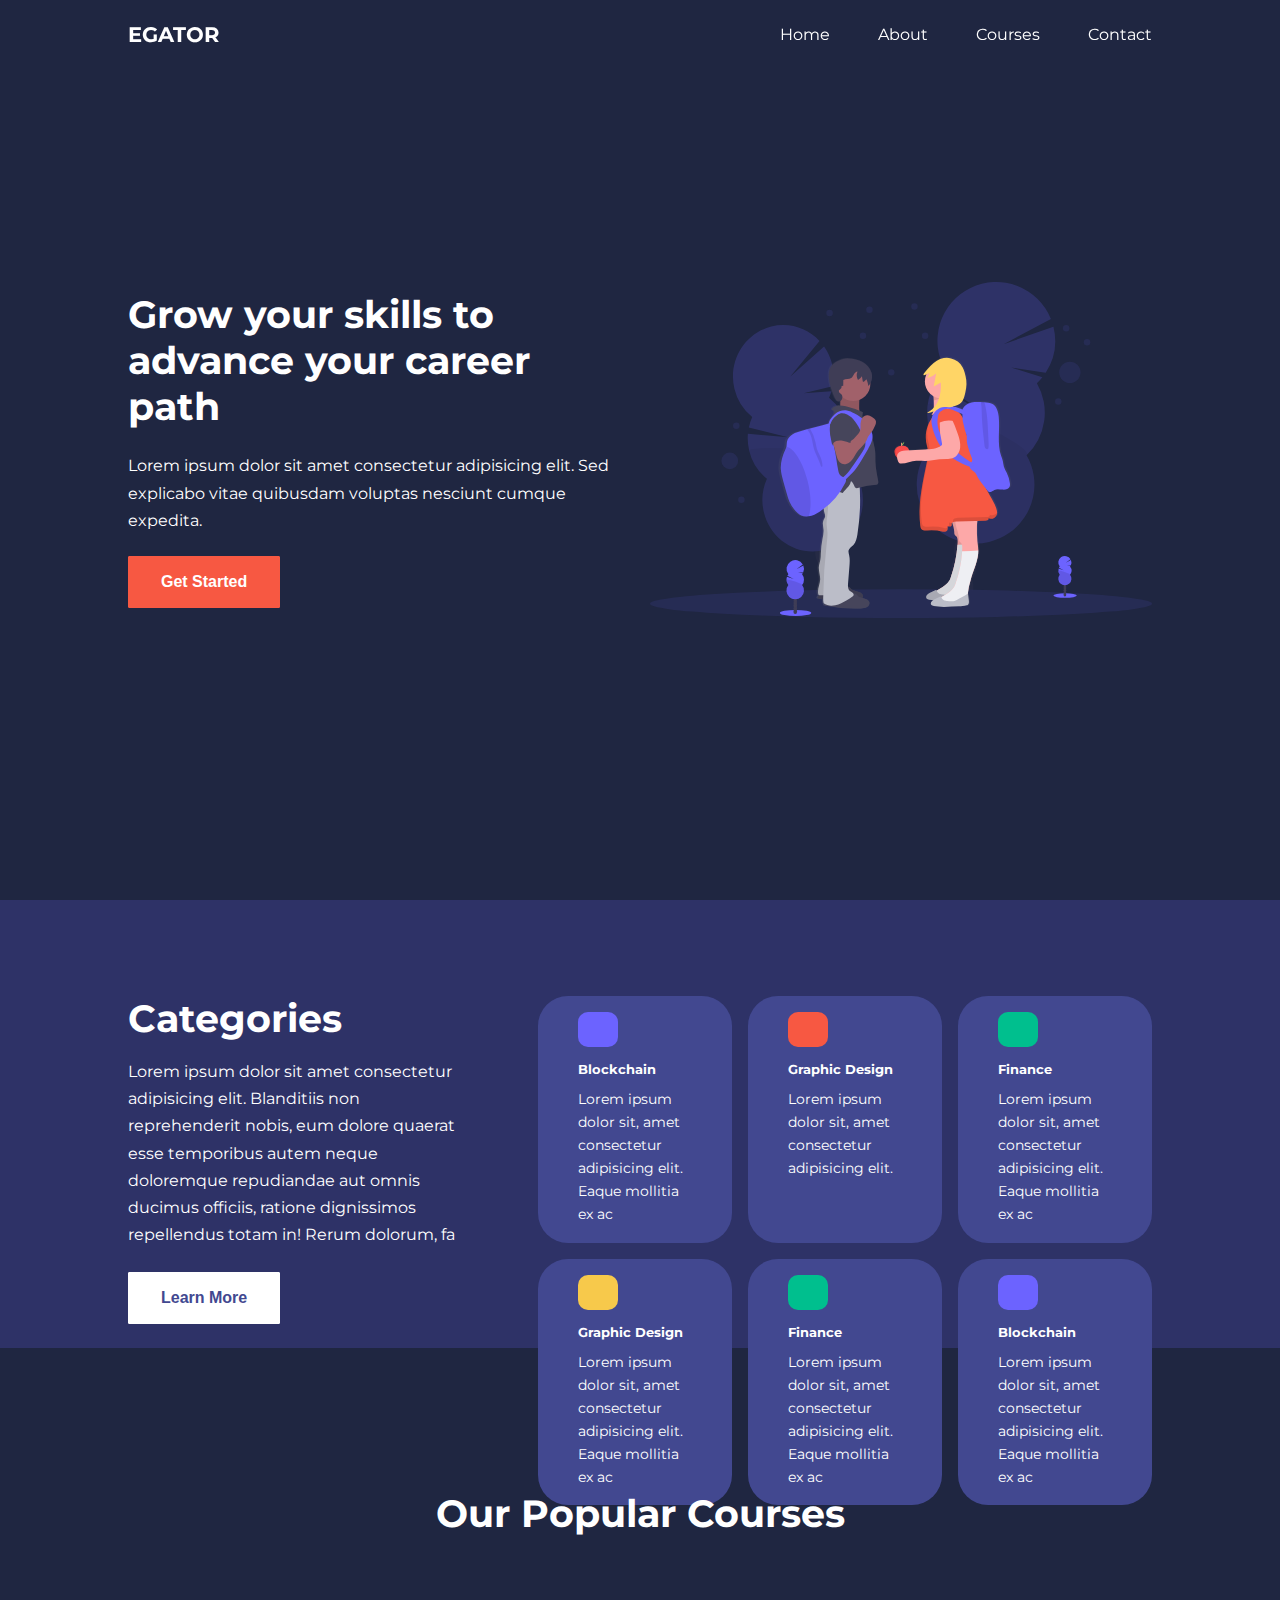
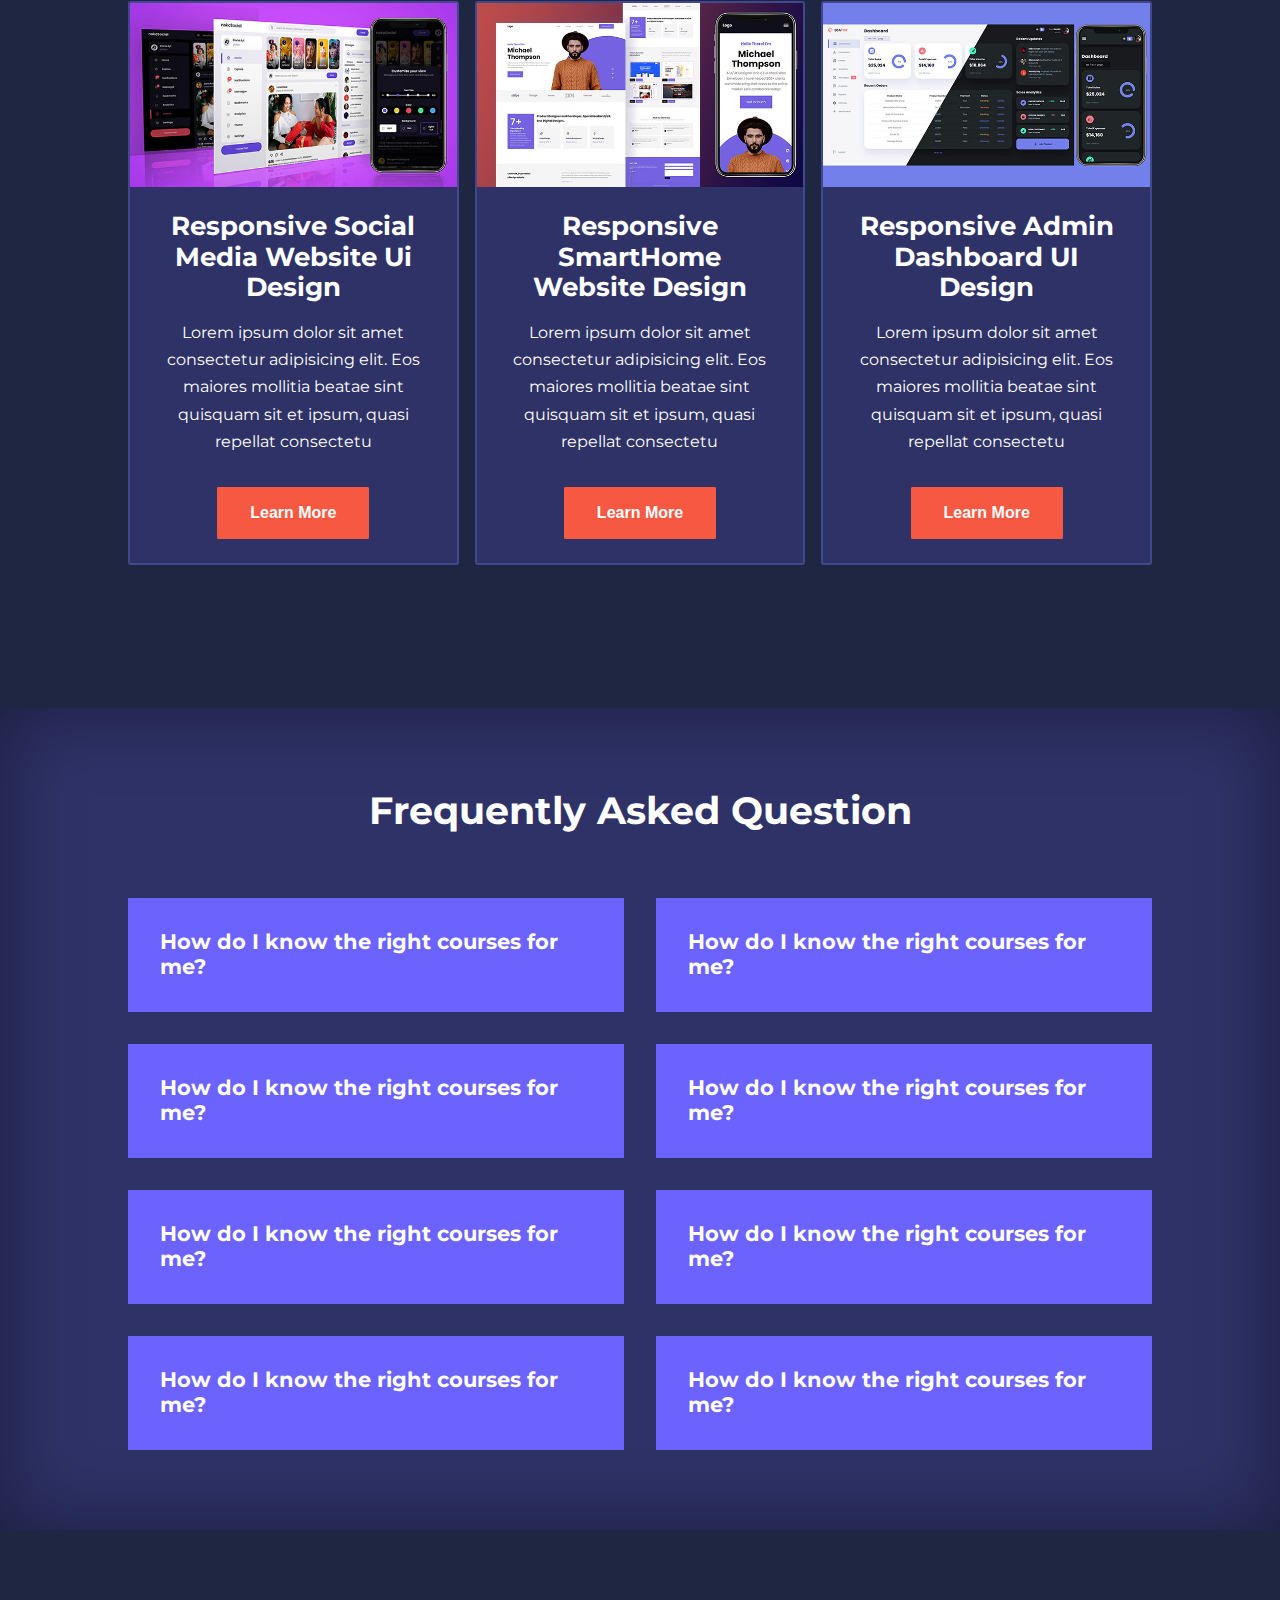
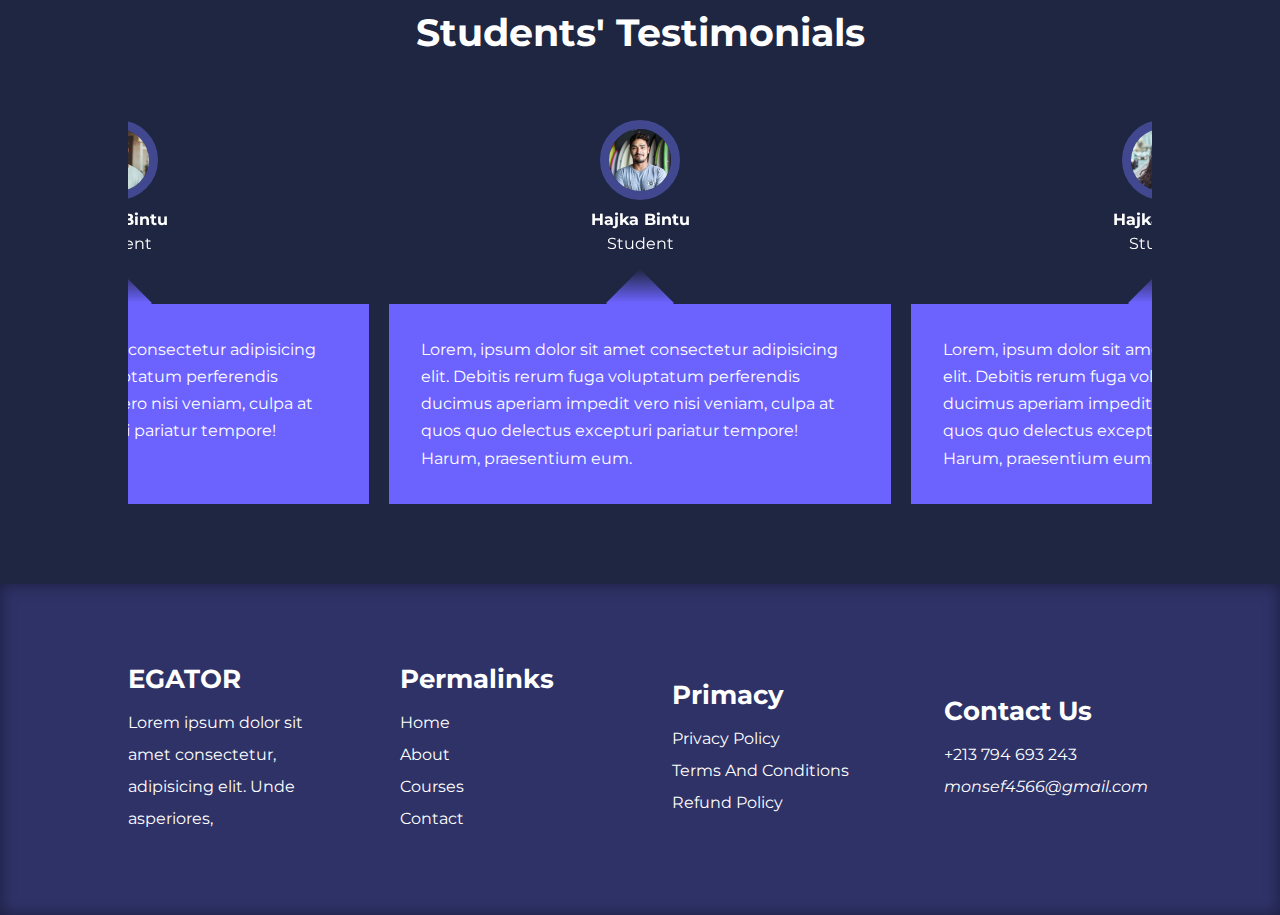
==== index.html @ 6feedaa9 "add the project" ====
<!DOCTYPE html>
<html lang="en">
  <head>
    <meta charset="UTF-8" />
    <meta http-equiv="X-UA-Compatible" content="IE=edge" />
    <meta name="viewport" content="width=device-width, initial-scale=1.0" />
    <title>Education Website</title>
    <!-- ICONSCOUT CDN -->
    <link
      rel="stylesheet"
      href="https://unicons.iconscout.com/release/v2.1.6/css/unicons.css"
    />
    <!-- SWIPER JS CDN -->
    <link
      rel="stylesheet"
      href="https://unpkg.com/swiper@8/swiper-bundle.min.css"
    />
    <!-- MAIN CSS FILE -->
    <link rel="stylesheet" href="css/style.css" />
    <!-- SWIPER JS SCRIPT -->
    <script
      defer
      src="https://unpkg.com/swiper@8/swiper-bundle.min.js"
    ></script>
    <script defer src="js/swiper.js"></script>
    <!-- MAIN SCRIPT -->
    <script defer src="js/swiper.js"></script>
  </head>
  <body>
    <header>
      <div class="container nav_container">
        <a href="index.html"><h4>egator</h4></a>
        <ul id="menu">
          <li><a href="index.html">home</a></li>
          <li><a href="about.html">about</a></li>
          <li><a href="courses.html">courses</a></li>
          <li><a href="contact.html">contact</a></li>
        </ul>
        <button id="open-menu-btn"><i class="uil uil-bars"></i></button
        ><button id="close-menu-btn"><i class="uil uil-multiply"></i></button>
      </div>
    </header>
    <div class="landing">
      <div class="container landing_container">
        <div class="box">
          <h1>Grow your skills to advance your career path</h1>
          <p>
            Lorem ipsum dolor sit amet consectetur adipisicing elit. Sed
            explicabo vitae quibusdam voluptas nesciunt cumque expedita.
          </p>
          <button class="btn">get started</button>
        </div>
        <div class="box">
          <img src="images/header.svg" alt="" />
        </div>
      </div>
    </div>
    <div class="categories">
      <div class="container categories_container">
        <div class="box">
          <h1>categories</h1>
          <p>
            Lorem ipsum dolor sit amet consectetur adipisicing elit. Blanditiis
            non reprehenderit nobis, eum dolore quaerat esse temporibus autem
            neque doloremque repudiandae aut omnis ducimus officiis, ratione
            dignissimos repellendus totam in! Rerum dolorum, fa
          </p>
          <button class="btn">learn more</button>
        </div>
        <div class="box">
          <div class="box_categories">
            <span class="category_icon">
              <i class="uil uil-bitcoin-circle"></i>
            </span>
            <h5>blockchain</h5>
            <p>
              Lorem ipsum dolor sit, amet consectetur adipisicing elit. Eaque
              mollitia ex ac
            </p>
          </div>
          <div class="box_categories">
            <span class="category_icon">
              <i class="uil uil-palette"></i>
            </span>
            <h5>graphic design</h5>
            <p>Lorem ipsum dolor sit, amet consectetur adipisicing elit.</p>
          </div>
          <div class="box_categories">
            <span class="category_icon">
              <i class="uil uil-usd-circle"></i>
            </span>
            <h5>finance</h5>
            <p>
              Lorem ipsum dolor sit, amet consectetur adipisicing elit. Eaque
              mollitia ex ac
            </p>
          </div>
          <div class="box_categories">
            <span class="category_icon">
              <i class="uil uil-palette"></i>
            </span>
            <h5>graphic design</h5>
            <p>
              Lorem ipsum dolor sit, amet consectetur adipisicing elit. Eaque
              mollitia ex ac
            </p>
          </div>
          <div class="box_categories">
            <span class="category_icon">
              <i class="uil uil-usd-circle"></i>
            </span>
            <h5>finance</h5>
            <p>
              Lorem ipsum dolor sit, amet consectetur adipisicing elit. Eaque
              mollitia ex ac
            </p>
          </div>
          <div class="box_categories">
            <span class="category_icon">
              <i class="uil uil-bitcoin-circle"></i>
            </span>
            <h5>blockchain</h5>
            <p>
              Lorem ipsum dolor sit, amet consectetur adipisicing elit. Eaque
              mollitia ex ac
            </p>
          </div>
        </div>
      </div>
    </div>
    <div class="courses">
      <div class="container courses_container">
        <h1>our popular courses</h1>
        <div class="boxes">
          <div class="box">
            <img src="images/course1.jpg" alt="" />
            <div class="text">
              <h3>responsive social media website ui design</h3>
              <p>
                Lorem ipsum dolor sit amet consectetur adipisicing elit. Eos
                maiores mollitia beatae sint quisquam sit et ipsum, quasi
                repellat consectetu
              </p>
              <button class="btn">learn more</button>
            </div>
          </div>
          <div class="box">
            <img src="images/course2.jpg" alt="" />
            <div class="text">
              <h3>responsive smartHome website design</h3>
              <p>
                Lorem ipsum dolor sit amet consectetur adipisicing elit. Eos
                maiores mollitia beatae sint quisquam sit et ipsum, quasi
                repellat consectetu
              </p>
              <button class="btn">learn more</button>
            </div>
          </div>
          <div class="box">
            <img src="images/course3.jpg" alt="" />
            <div class="text">
              <h3>responsive admin dashboard UI design</h3>
              <p>
                Lorem ipsum dolor sit amet consectetur adipisicing elit. Eos
                maiores mollitia beatae sint quisquam sit et ipsum, quasi
                repellat consectetu
              </p>
              <button class="btn">learn more</button>
            </div>
          </div>
        </div>
      </div>
    </div>
    <div class="faqs">
      <div class="container faqs_container">
        <h1>frequently asked question</h1>
        <div class="boxes">
          <div class="faq">
            <div class="faq_icons">
              <i class="uil uil-plus"></i>
            </div>
            <div class="faq_answer">
              <h4>How do I know the right courses for me?</h4>
              <p>
                Lorem ipsum dolor sit amet consectetur, adipisicing elit. Natus,
                nihil! Aliquid dolorem iusto recusandae saepe atque accusantium
                laudantium sequi consectetur, impedit quam, sunt suscipit
                excepturi odio ipsum tenetur, illo nihil?
              </p>
            </div>
          </div>
          <div class="faq">
            <div class="faq_icons">
              <i class="uil uil-plus"></i>
            </div>
            <div class="faq_answer">
              <h4>How do I know the right courses for me?</h4>
              <p>
                Lorem ipsum dolor sit amet consectetur, adipisicing elit. Natus,
                nihil! Aliquid dolorem iusto recusandae saepe atque accusantium
                laudantium sequi consectetur, impedit quam, sunt suscipit
                excepturi odio ipsum tenetur, illo nihil?
              </p>
            </div>
          </div>
          <div class="faq">
            <div class="faq_icons">
              <i class="uil uil-plus"></i>
            </div>
            <div class="faq_answer">
              <h4>How do I know the right courses for me?</h4>
              <p>
                Lorem ipsum dolor sit amet consectetur, adipisicing elit. Natus,
                nihil! Aliquid dolorem iusto recusandae saepe atque accusantium
                laudantium sequi consectetur, impedit quam, sunt suscipit
                excepturi odio ipsum tenetur, illo nihil?
              </p>
            </div>
          </div>
          <div class="faq">
            <div class="faq_icons">
              <i class="uil uil-plus"></i>
            </div>
            <div class="faq_answer">
              <h4>How do I know the right courses for me?</h4>
              <p>
                Lorem ipsum dolor sit amet consectetur, adipisicing elit. Natus,
                nihil! Aliquid dolorem iusto recusandae saepe atque accusantium
                laudantium sequi consectetur, impedit quam, sunt suscipit
                excepturi odio ipsum tenetur, illo nihil?
              </p>
            </div>
          </div>
          <div class="faq">
            <div class="faq_icons">
              <i class="uil uil-plus"></i>
            </div>
            <div class="faq_answer">
              <h4>How do I know the right courses for me?</h4>
              <p>
                Lorem ipsum dolor sit amet consectetur, adipisicing elit. Natus,
                nihil! Aliquid dolorem iusto recusandae saepe atque accusantium
                laudantium sequi consectetur, impedit quam, sunt suscipit
                excepturi odio ipsum tenetur, illo nihil?
              </p>
            </div>
          </div>
          <div class="faq">
            <div class="faq_icons">
              <i class="uil uil-plus"></i>
            </div>
            <div class="faq_answer">
              <h4>How do I know the right courses for me?</h4>
              <p>
                Lorem ipsum dolor sit amet consectetur, adipisicing elit. Natus,
                nihil! Aliquid dolorem iusto recusandae saepe atque accusantium
                laudantium sequi consectetur, impedit quam, sunt suscipit
                excepturi odio ipsum tenetur, illo nihil?
              </p>
            </div>
          </div>
          <div class="faq">
            <div class="faq_icons">
              <i class="uil uil-plus"></i>
            </div>
            <div class="faq_answer">
              <h4>How do I know the right courses for me?</h4>
              <p>
                Lorem ipsum dolor sit amet consectetur, adipisicing elit. Natus,
                nihil! Aliquid dolorem iusto recusandae saepe atque accusantium
                laudantium sequi consectetur, impedit quam, sunt suscipit
                excepturi odio ipsum tenetur, illo nihil?
              </p>
            </div>
          </div>
          <div class="faq">
            <div class="faq_icons">
              <i class="uil uil-plus"></i>
            </div>
            <div class="faq_answer">
              <h4>How do I know the right courses for me?</h4>
              <p>
                Lorem ipsum dolor sit amet consectetur, adipisicing elit. Natus,
                nihil! Aliquid dolorem iusto recusandae saepe atque accusantium
                laudantium sequi consectetur, impedit quam, sunt suscipit
                excepturi odio ipsum tenetur, illo nihil?
              </p>
            </div>
          </div>
        </div>
      </div>
    </div>
    <div class="testimonials">
      <div class="container testimonials_container mySwiper">
        <h1>students' testimonials</h1>
        <div class="boxes swiper-wrapper">
          <div class="box swiper-slide">
            <div class="info">
              <img src="images/tm1.jpg" alt="" />
              <span>hajka bintu</span>
              <span>student</span>
            </div>
            <div class="opinion">
              <p>
                Lorem, ipsum dolor sit amet consectetur adipisicing elit.
                Debitis rerum fuga voluptatum perferendis ducimus aperiam
                impedit vero nisi veniam, culpa at quos quo delectus excepturi
                pariatur tempore! Harum, praesentium eum.
              </p>
            </div>
          </div>
          <div class="box swiper-slide">
            <div class="info">
              <img src="images/tm2.jpg" alt="" />
              <span>hajka bintu</span>
              <span>student</span>
            </div>
            <div class="opinion">
              <p>
                Lorem, ipsum dolor sit amet consectetur adipisicing elit.
                Debitis rerum fuga voluptatum perferendis ducimus aperiam
                impedit vero nisi veniam, culpa at quos quo delectus excepturi
                pariatur tempore! Harum, praesentium eum.
              </p>
            </div>
          </div>
          <div class="box swiper-slide">
            <div class="info">
              <img src="images/tm3.jpg" alt="" />
              <span>hajka bintu</span>
              <span>student</span>
            </div>
            <div class="opinion">
              <p>
                Lorem, ipsum dolor sit amet consectetur adipisicing elit.
                Debitis rerum fuga voluptatum perferendis ducimus aperiam
                impedit vero nisi veniam, culpa at quos quo delectus excepturi
                pariatur tempore! Harum, praesentium eum.
              </p>
            </div>
          </div>
          <div class="box swiper-slide">
            <div class="info">
              <img src="images/tm4.jpg  " alt="" />
              <span>hajka bintu</span>
              <span>student</span>
            </div>
            <div class="opinion">
              <p>
                Lorem, ipsum dolor sit amet consectetur adipisicing elit.
                Debitis rerum fuga voluptatum perferendis ducimus aperiam
                impedit vero nisi veniam, culpa at quos quo delectus excepturi
                pariatur tempore! Harum, praesentium eum.
              </p>
            </div>
          </div>
          <div class="box swiper-slide">
            <div class="info">
              <img src="images/tm5.jpg  " alt="" />
              <span>hajka bintu</span>
              <span>student</span>
            </div>
            <div class="opinion">
              <p>
                Lorem, ipsum dolor sit amet consectetur adipisicing elit.
                Debitis rerum fuga voluptatum perferendis ducimus aperiam
                impedit vero nisi veniam, culpa at quos quo delectus excepturi
                pariatur tempore! Harum, praesentium eum.
              </p>
            </div>
          </div>
          <div class="box swiper-slide">
            <div class="info">
              <img src="images/tm6.jpg  " alt="" />
              <span>hajka bintu</span>
              <span>student</span>
            </div>
            <div class="opinion">
              <p>
                Lorem, ipsum dolor sit amet consectetur adipisicing elit.
                Debitis rerum fuga voluptatum perferendis ducimus aperiam
                impedit vero nisi veniam, culpa at quos quo delectus excepturi
                pariatur tempore! Harum, praesentium eum.
              </p>
            </div>
          </div>
        </div>
      </div>
    </div>
    <footer>
      <div class="container footer_container">
        <div class="box">
          <h3>egator</h3>
          <p>
            Lorem ipsum dolor sit amet consectetur, adipisicing elit. Unde
            asperiores,
          </p>
        </div>
        <div class="box">
          <h3>permalinks</h3>
          <ul>
            <li><a href="index.html">home</a></li>
            <li><a href="about.html">about</a></li>
            <li><a href="courses.html">courses</a></li>
            <li><a href="contact.html">contact</a></li>
          </ul>
        </div>
        <div class="box">
          <h3>primacy</h3>
          <ul>
            <li><a href="#">privacy policy</a></li>
            <li><a href="#">Terms and conditions</a></li>
            <li><a href="#">refund policy</a></li>
          </ul>
        </div>
        <div class="box">
          <h3>contact us</h3>
          <span>+213 794 693 243</span>
          <address>monsef4566@gmail.com</address>
        </div>
      </div>
    </footer>
  </body>
</html>
---- css/style.css ----
@import url("https://fonts.googleapis.com/css2?family=Montserrat:wght@300;400;500;600;700;800&display=swap");
*,
*::before,
*::after {
  padding: 0;
  margin: 0;
  border: 0;
  outline: 0;
  text-decoration: none;
  list-style: none;
  box-sizing: border-box;
}
:root {
  --clrP: #6c63ff;
  --clrS: #00bf8e;
  --clrW: #f7c94b;
  --clrD: #f75842;
  --clrD-variant: rgba(247, 88, 56, 0.4);
  --clr-white: #fff;
  --clrL: rgba(255, 255, 255, 0.7);
  --clr-black: #000;
  --clrBg: #1f2641;
  --clrBg1: #2e3267;
  --clrBg2: #424890;
  --container-width-lg: 80%;
  --container-width-md: 90%;
  --container-width-sm: 94%;
  --transition: 0.4s ease;
}
body {
  font-family: "Montserrat", sans-serif;
  line-height: 1.7;
  color: var(--clr-white);
  background: var(--clrBg);
}
h1,
h2,
h3,
h4,
h5 {
  line-height: 1.2;
}
h1 {
  font-size: 2.4rem;
}
h2 {
  font-size: 2rem;
}
h3 {
  font-size: 1.6rem;
}
h4 {
  font-size: 1.3rem;
}
a {
  color: var(--clr-white);
  text-transform: capitalize;
}
span {
  display: block;
}
img {
  display: block;
  width: 100%;
  object-fit: cover;
}
.container {
  margin: 0 auto;
  width: var(--container-width-lg);
}
.btn {
  padding: 1rem 2rem;
  border-radius: 1px;
  text-transform: capitalize;
  background: var(--clrD);
  color: var(--clr-white);
  font-weight: 600;
  font-size: 1rem;
  cursor: pointer;
  border: 1px solid var(--clrD);
  transition: var(--transition);
}
.btn:hover {
  border: 1px solid var(--clr-white);
  background: transparent;
}
/* Start Header */
header {
  height: 70px;
  display: flex;
  align-items: center;
  justify-content: center;
  position: fixed;
  width: 100%;
  transition: var(--transition);
  z-index: 10;
}
header.scroll {
  background: var(--clrP);
  box-shadow: 0 0 2rem rgb(0, 0, 0, 0.4);
}
header .nav_container {
  display: flex;
  align-items: center;
  justify-content: space-between;
  height: 100%;
}
header .nav_container h4 {
  text-transform: uppercase;
}
header .nav_container ul {
  display: flex;
  gap: 3rem;
  align-items: center;
  justify-content: center;
}
header .nav_container ul li a {
  transition: var(--transition);
}
header .nav_container ul li a:hover {
  color: var(--clrBg2);
}
header .nav_container button {
  display: none;
}
/* End Header */
/* Start Landing */
.landing {
  height: 100vh;
}
.landing .landing_container {
  height: 100%;
  display: grid;
  grid-template-columns: 1fr 1fr;
  align-items: center;
  gap: 20px;
}
.landing .landing_container .box p {
  margin: 1.4rem 0;
}
/* End Landing */
/* Start Categories */
.categories {
  background: var(--clrBg1);
  height: 28rem;
  padding: 6rem 0;
}
.categories .categories_container {
  display: grid;
  grid-template-columns: 40% 60%;
}
.categories .categories_container .box h1 {
  text-transform: capitalize;
}
.categories .categories_container .box:nth-child(1) p {
  margin: 1rem 4rem 1.5rem 0;
}
.categories .categories_container .box .btn {
  background: var(--clr-white);
  border: 1px solid var(--clr-white);
  color: var(--clrBg2);
}
.categories .categories_container .box:nth-child(2) {
  display: grid;
  grid-template-columns: repeat(3, 1fr);
  gap: 1rem;
}
.categories .categories_container .box .btn:hover {
  background: transparent;
  color: var(--clr-white);
}
.categories .categories_container .box .box_categories {
  background: var(--clrBg2);
  padding: 1rem 2.5rem;
  border-radius: 30px;
  transition: var(--transition);
}
.categories .categories_container .box .box_categories:hover {
  box-shadow: 0 20px 30px rgb(0, 0, 0, 0.3);
}
.categories .categories_container .box .box_categories .category_icon {
  width: 40px;
  height: 35px;
  display: flex;
  align-items: center;
  justify-content: center;
  text-align: center;
  font-size: 1.2rem;
  border-radius: 10px;
}
.categories
  .categories_container
  .box
  .box_categories:nth-child(1)
  .category_icon {
  background: var(--clrP);
}
.categories
  .categories_container
  .box
  .box_categories:nth-child(2)
  .category_icon {
  background: var(--clrD);
}
.categories
  .categories_container
  .box
  .box_categories:nth-child(3)
  .category_icon {
  background: var(--clrS);
}
.categories
  .categories_container
  .box
  .box_categories:nth-child(4)
  .category_icon {
  background: var(--clrW);
}
.categories
  .categories_container
  .box
  .box_categories:nth-child(5)
  .category_icon {
  background: var(--clrS);
}
.categories
  .categories_container
  .box
  .box_categories:nth-child(6)
  .category_icon {
  background: var(--clrP);
}
.categories .categories_container .box .box_categories h5 {
  margin: 15px 0 10px 0;
  text-transform: capitalize;
}
.categories .categories_container .box .box_categories p {
  font-size: 0.85rem;
}
/* End Categories */
/* Start Courses */
.courses {
  height: 100vh;
  display: flex;
  align-items: center;
  padding: 30rem 0;
}
.courses .courses_container {
  text-align: center;
}
.courses .courses_container h1 {
  text-transform: capitalize;
  margin-bottom: 4rem;
}
.courses .courses_container .boxes {
  display: grid;
  grid-template-columns: repeat(auto-fit, minmax(200px, 1fr));
  gap: 1rem;
}
.courses .courses_container .boxes .box {
  border: 2px solid var(--clrBg2);
  border-radius: 3px;
  background: var(--clrBg1);
  transition: var(--transition);
}
.courses .courses_container .boxes .box:hover {
  background: transparent;
}
.courses .courses_container .boxes .box .text {
  padding: 1.5rem;
}
.courses .courses_container .boxes .box .text h3 {
  text-transform: capitalize;
}
.courses .courses_container .boxes .box .text p {
  margin: 1rem 0 2rem 0;
}
/* End Courses */
/* Start FAQs */
.faqs {
  padding: 5rem 0;
  background: var(--clrBg1);
  box-shadow: inset 0 0 5rem rgb(0, 0, 0, 0.4);
}
.faqs_container h1 {
  text-align: center;
  margin-bottom: 4rem;
  text-transform: capitalize;
}
.faqs_container .boxes {
  display: grid;
  grid-template-columns: repeat(2, 1fr);
  gap: 2rem;
}
.faqs_container .boxes .faq {
  padding: 2rem 1rem;
  background: var(--clrP);
  display: flex;
  align-items: center;
  gap: 1rem;
  cursor: pointer;
  height: fit-content;
}
.faqs_container .boxes .faq .faq_icons {
  align-self: flex-start;
}
.faqs_container .boxes .faq .faq_icons i {
  font-size: 1rem;
}
.faqs_container .boxes .faq .faq_answer p {
  margin-top: 1rem;
  overflow: hidden;
  transition: var(--transition);
  display: none;
}
.faq.open p {
  display: block !important;
}
/* End FAQs */
/* Start Testimonials */
.testimonials {
  margin: 5rem 0;
}
.testimonials h1 {
  text-align: center;
  margin-bottom: 4rem;
  text-transform: capitalize;
}
.testimonials_container {
  overflow: hidden;
}
.testimonials_container .boxes .box {
  cursor: grab;
}
.testimonials_container .boxes .box .info {
  text-align: center;
}
.testimonials_container .boxes .box .info img {
  width: 80px;
  margin: 0 auto;
  border-radius: 50%;
  border: 0.6rem solid var(--clrBg2);
  margin-bottom: 0.5rem;
}
.testimonials_container .boxes .box .info span {
  text-transform: capitalize;
  line-height: 1.5;
}
.testimonials_container .boxes .box .info span:first-of-type {
  font-weight: bold;
}
.testimonials_container .boxes .box .opinion {
  background: var(--clrP);
  padding: 2rem;
  position: relative;
  margin-top: 3rem;
}
.testimonials_container .boxes .box .opinion::before {
  content: "";
  position: absolute;
  top: -25px;
  left: 50%;
  background: linear-gradient(135deg, transparent, var(--clrP), var(--clrP));
  width: 3rem;
  height: 3rem;
  transform: translateX(-50%) rotate(45deg);
}
/* End Testimonials */
/* Start footer */
footer {
  box-shadow: inset 0 0 1rem rgb(0, 0, 0, 0.4);
  background: var(--clrBg1);
  padding: 5rem 0;
}
.footer_container {
  display: flex;
  flex-wrap: wrap;
  justify-content: space-between;
  align-items: center;
  gap: 30px;
}
.footer_container .box {
  width: 13rem;
  line-height: 2;
}
.footer_container .box h3 {
  margin-bottom: 0.8rem;
}
.footer_container .box:nth-child(1) h3 {
  text-transform: uppercase;
}
.footer_container .box:not(:nth-child(1)) h3 {
  text-transform: capitalize;
}
.footer_container .box ul li a {
  transition: var(--transition);
}
.footer_container .box ul li a:hover {
  color: var(--clrBg2);
}
/* End footer */

/* Media Query [tablets] */
@media screen and (max-width: 1024px) {
  .container {
    width: var(--container-width-md);
  }
  h1 {
    font-size: 2.2rem;
  }
  h2 {
    font-size: 1.7rem;
  }
  h3 {
    font-size: 1.4rem;
  }
  h4 {
    font-size: 1.2rem;
  }
  /* Header */
  header .nav_container button {
    display: block;
    background: transparent;
    font-size: 1.8rem;
    color: var(--clr-white);
    cursor: pointer;
  }
  header .nav_container button#close-menu-btn {
    display: none;
  }
  header .nav_container ul {
    position: fixed;
    top: 5rem;
    right: 5%;
    flex-direction: column;
    gap: 0;
    height: fit-content;
    width: 20rem;
    display: none;
  }
  header .nav_container ul li {
    width: 100%;
    height: 6rem;
    background: var(--clrP);
    box-shadow: -4rem 6rem 10rem rgb(0, 0, 0, 0.6);
    transform-origin: top right;
    transform: rotateZ(-90deg) rotateX(90deg) scale(0);
    opacity: 0;
    animation: animateNavItems 400ms linear forwards;
  }

  header .nav_container ul li:nth-of-type(2) {
    animation-delay: 200ms;
  }
  header .nav_container ul li:nth-of-type(3) {
    animation-delay: 400ms;
  }
  header .nav_container ul li:nth-of-type(4) {
    animation-delay: 600ms;
  }
  @keyframes animateNavItems {
    100% {
      transform: rotateZ(0deg) rotateX(0deg) scale(1);
      opacity: 1;
    }
  }
  header .nav_container ul li a {
    width: 100%;
    height: 100%;
    display: flex;
    align-items: center;
    justify-content: center;
  }
  header .nav_container ul li a:hover {
    background: var(--clrBg2);
    color: var(--clr-white);
  }
  /* Categories */
  .categories {
    height: auto;
  }
  .categories .categories_container {
    grid-template-columns: repeat(1, 1fr);
    gap: 3rem;
  }
  .categories .categories_container .box:nth-child(1) p {
    margin-right: 0;
  }
  /* Courses */
  .courses {
    height: auto;
    padding: 5rem 0;
  }
  .courses .courses_container .boxes {
    grid-template-columns: repeat(2, 1fr);
  }
}
/* Media Query [Mobile] */
@media screen and (max-width: 600px) {
  .container {
    width: var(--container-width-sm);
  }
  /* landing */
  .landing {
    height: auto;
  }
  .landing .landing_container {
    grid-template-columns: repeat(1, 1fr);
    gap: 3rem;
    padding: 8rem 0;
    text-align: center;
  }
  /* categories */
  .categories .categories_container .box:nth-child(1) {
    text-align: center;
  }
  .categories .categories_container .box:nth-child(2) {
    grid-template-columns: repeat(2, 1fr);
    gap: 0.5rem;
  }
  .categories .categories_container .box:nth-child(2) .box_categories {
    padding: 1rem;
    border-radius: 0.8rem;
  }
  /* courses */
  .courses .courses_container .boxes {
    grid-template-columns: repeat(1, 1fr);
  }
  /* faqs */
  .faqs .faqs_container .boxes {
    grid-template-columns: 1fr;
  }
  /* footer */
  footer .footer_container {
    display: grid;
    grid-template-columns: 1fr;
    justify-items: center;
    align-content: center;
    text-align: center;
    height: fit-content;
  }
  footer .footer_container .box {
    width: 15rem;
  }
}
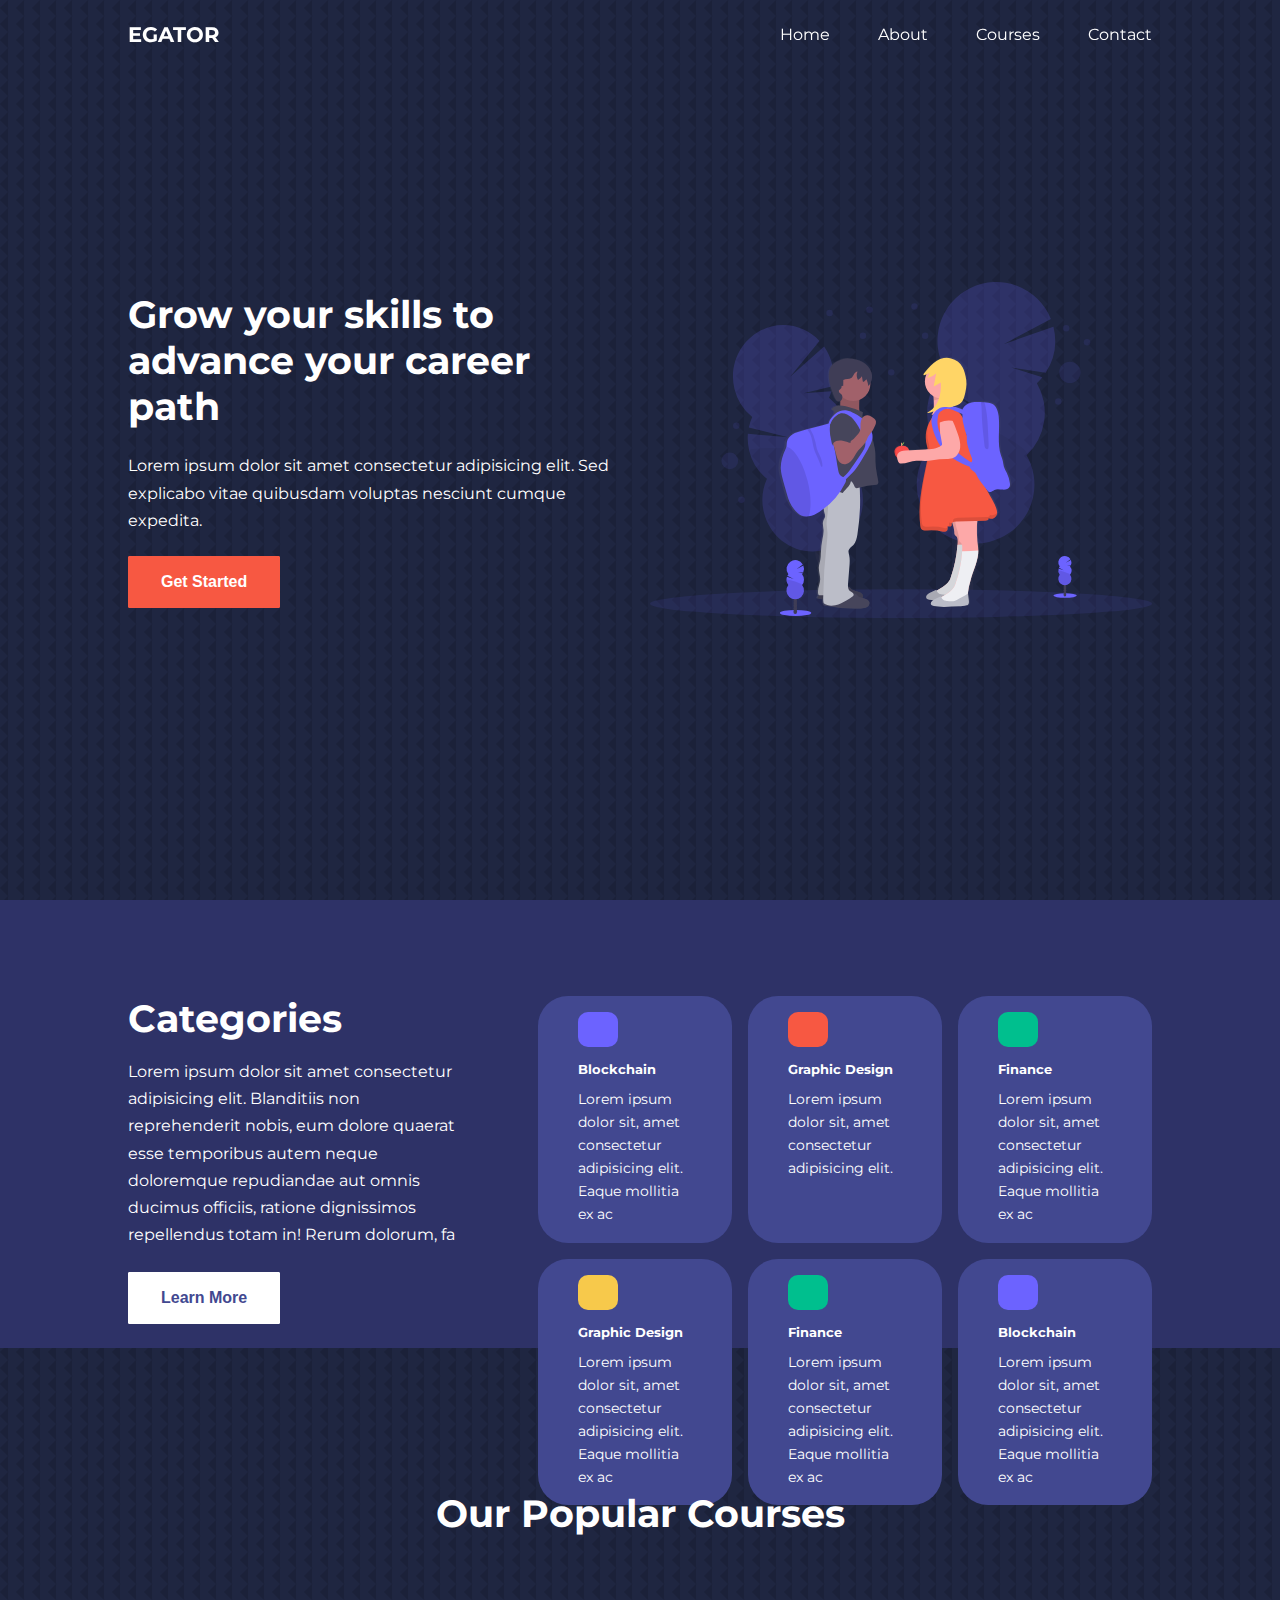
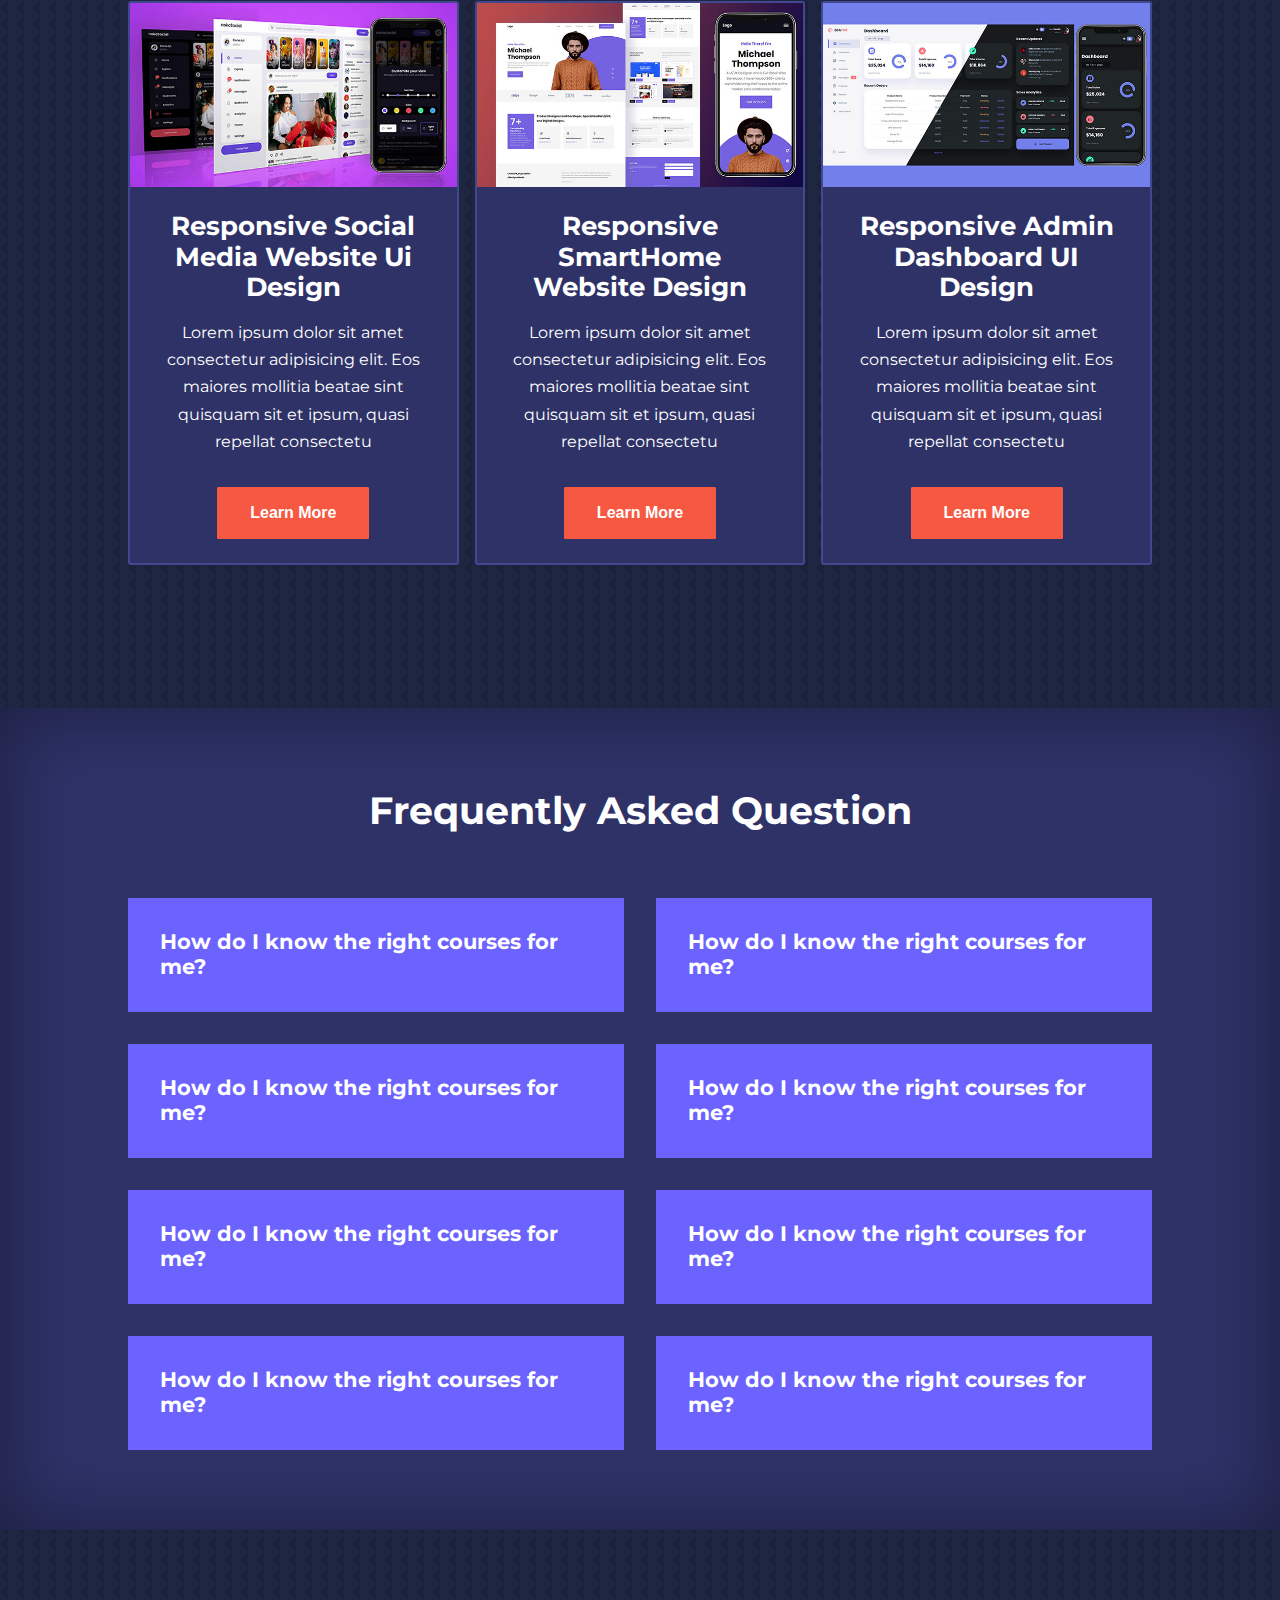
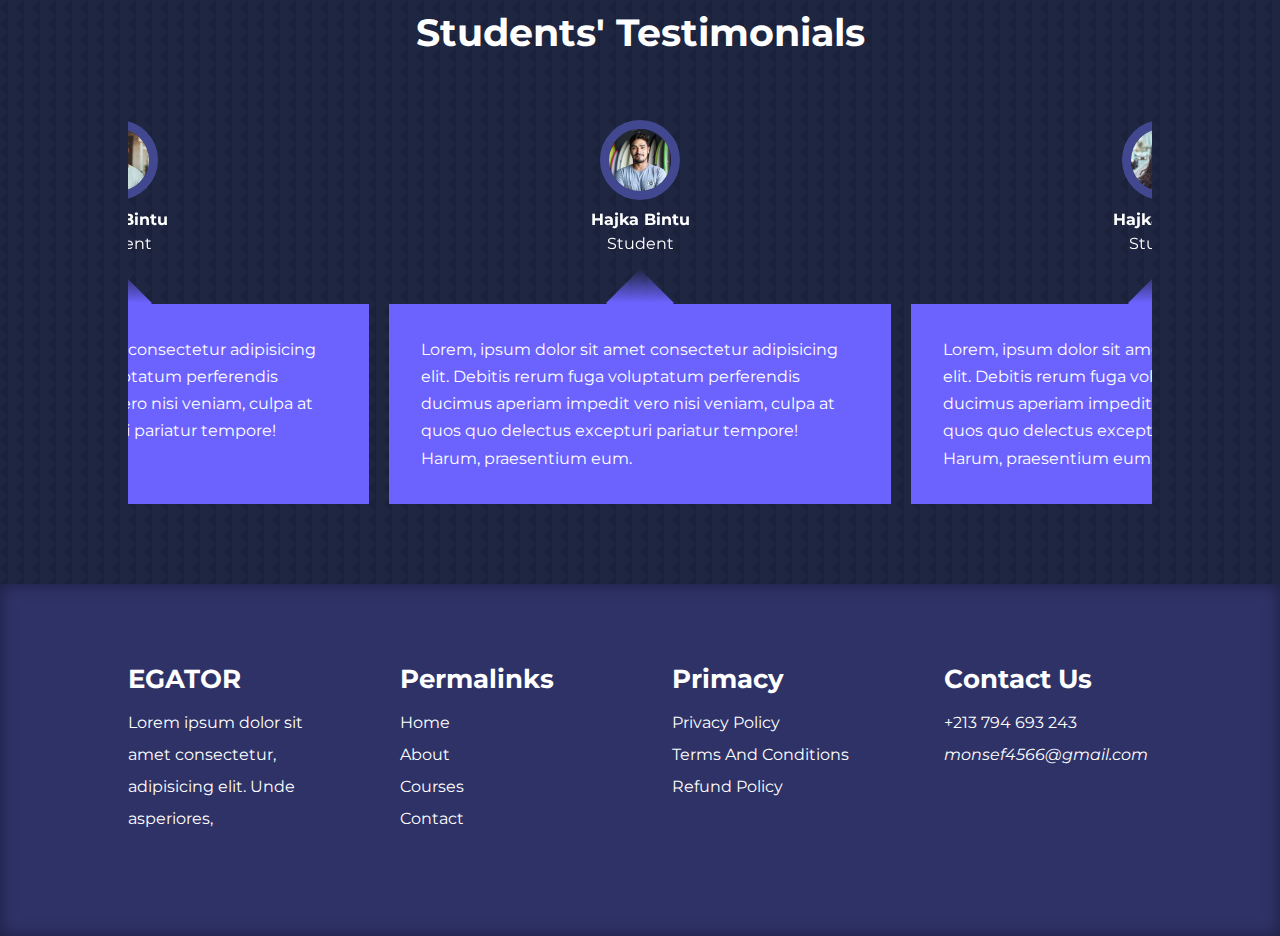
==== commit 7dad8d5d: "complete the project" ====
--- a/index.html
+++ b/index.html
@@ -17,6 +17,11 @@
     />
     <!-- MAIN CSS FILE -->
     <link rel="stylesheet" href="css/style.css" />
+    <style>
+      body {
+        background-image: url("images/bg-texture.png");
+      }
+    </style>
     <!-- SWIPER JS SCRIPT -->
     <script
       defer
@@ -24,7 +29,7 @@
     ></script>
     <script defer src="js/swiper.js"></script>
     <!-- MAIN SCRIPT -->
-    <script defer src="js/swiper.js"></script>
+    <script defer src="js/main.js"></script>
   </head>
   <body>
     <header>
--- a/css/style.css
+++ b/css/style.css
@@ -27,6 +27,9 @@
   --container-width-sm: 94%;
   --transition: 0.4s ease;
 }
+.texture_img {
+  background-image: url("images/bg-texture.png");
+}
 body {
   font-family: "Montserrat", sans-serif;
   line-height: 1.7;
@@ -382,6 +385,7 @@
 .footer_container .box {
   width: 13rem;
   line-height: 2;
+  height: 12rem;
 }
 .footer_container .box h3 {
   margin-bottom: 0.8rem;
@@ -541,5 +545,6 @@
   }
   footer .footer_container .box {
     width: 15rem;
-  }
-}
+    height: auto;
+  }
+}
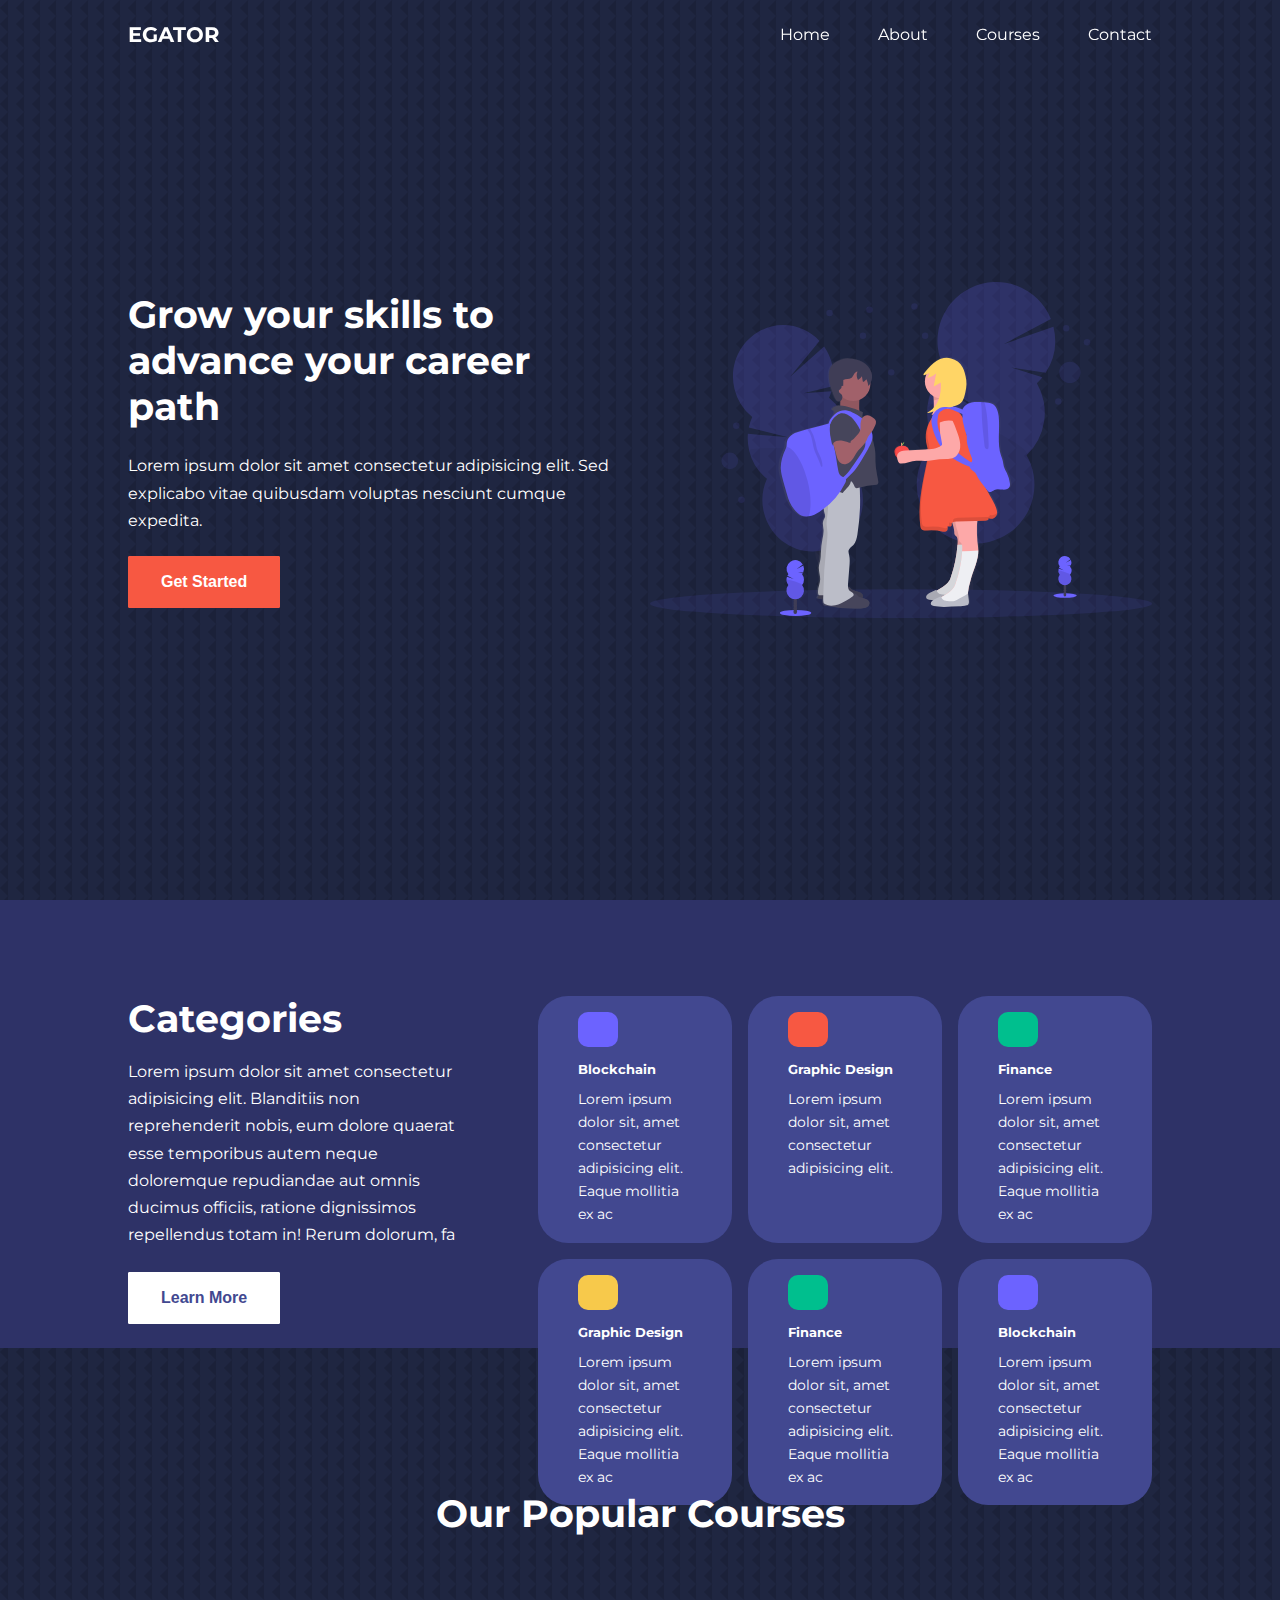
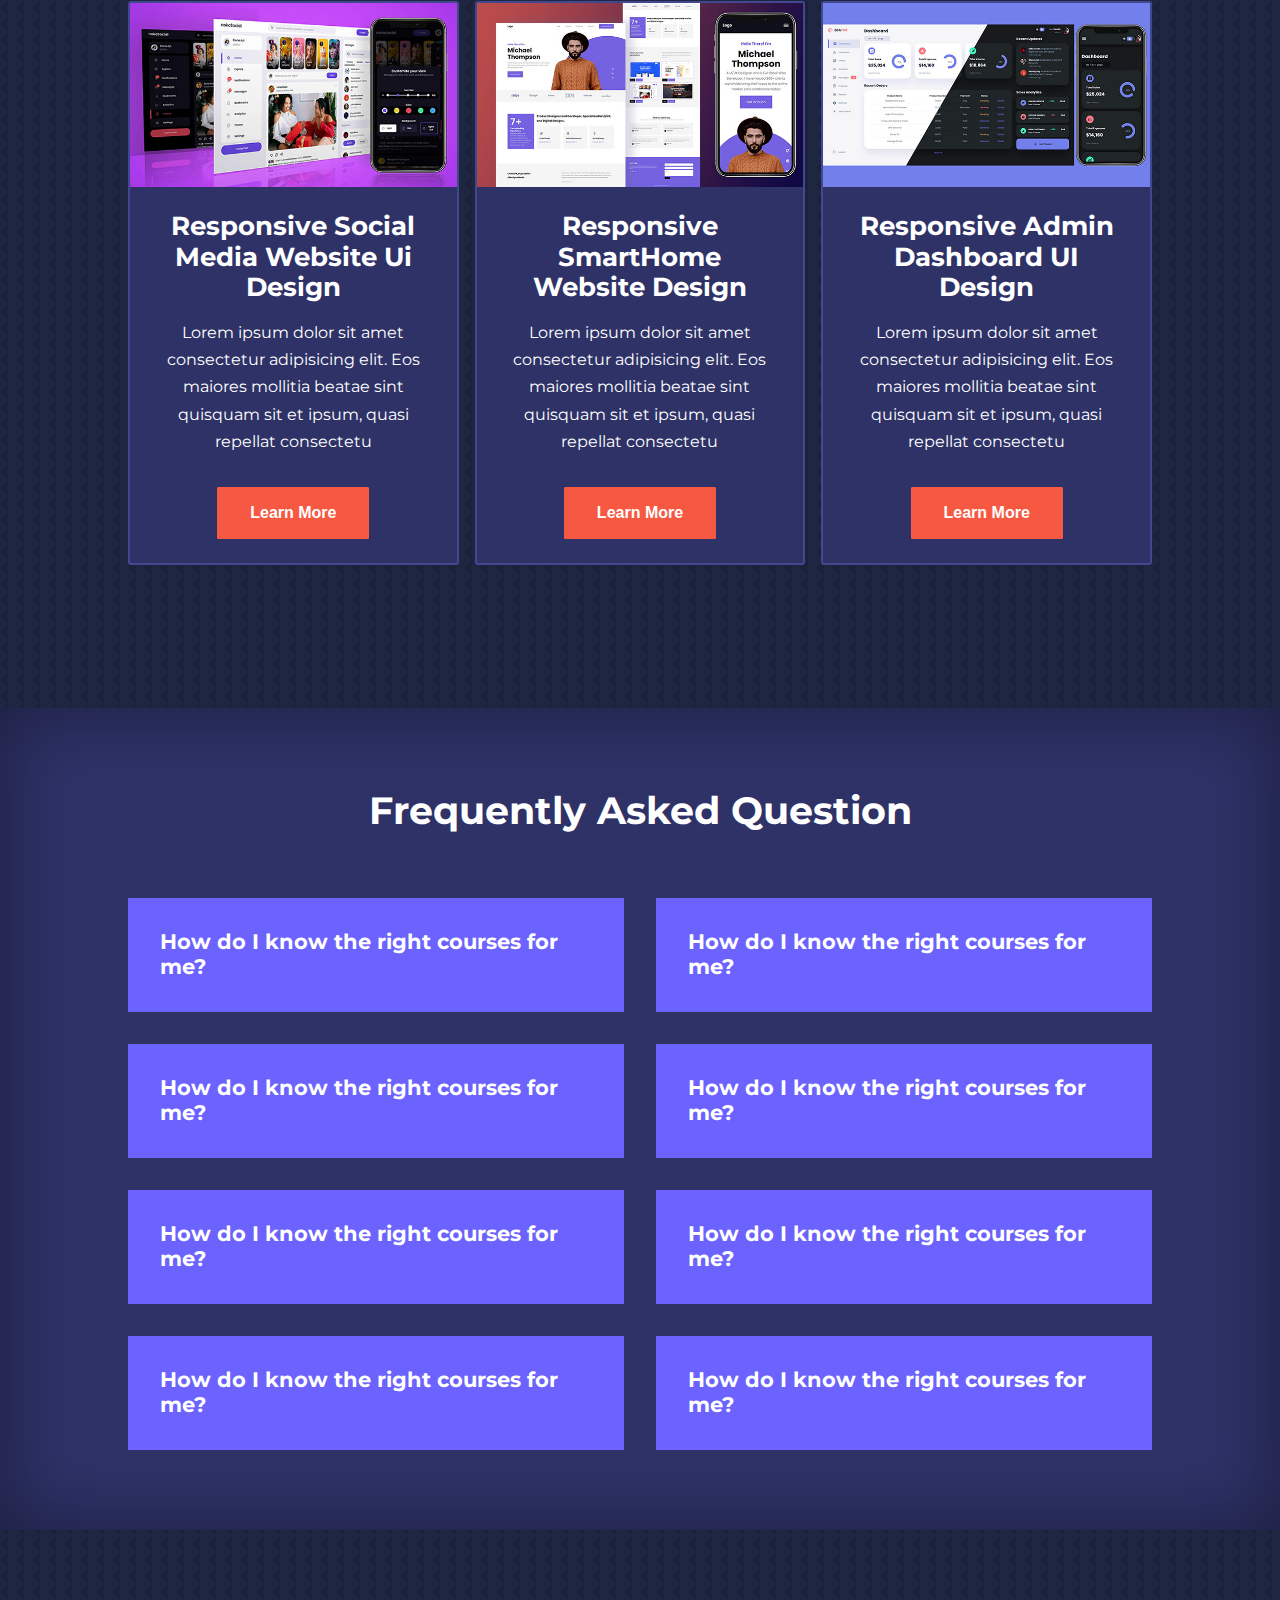
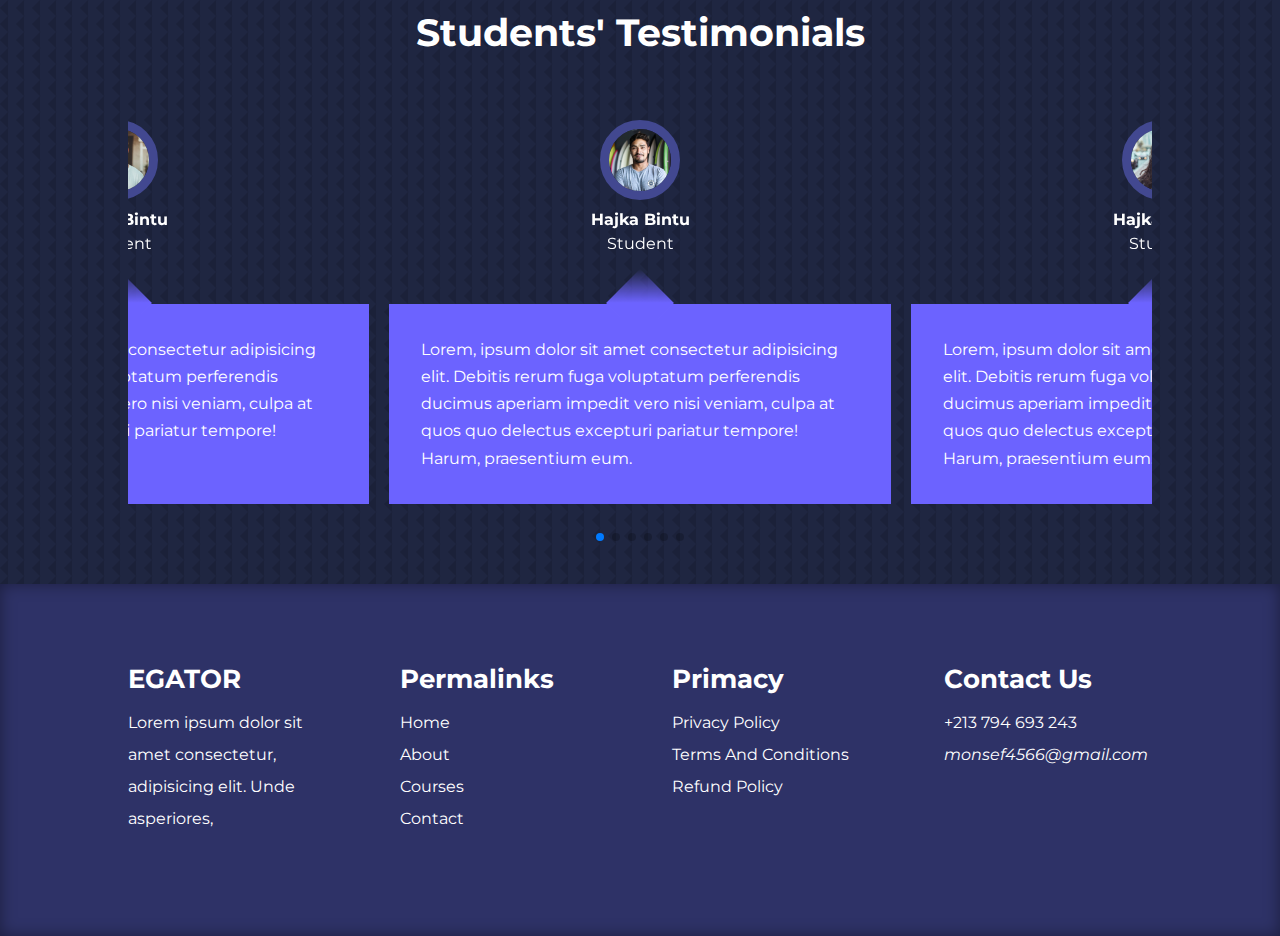
==== commit db59fed1: "add features" ====
--- a/index.html
+++ b/index.html
@@ -32,6 +32,9 @@
     <script defer src="js/main.js"></script>
   </head>
   <body>
+    <div class="loader">
+      <img src="images/1481.gif" alt="" />
+    </div>
     <header>
       <div class="container nav_container">
         <a href="index.html"><h4>egator</h4></a>
@@ -390,6 +393,7 @@
             </div>
           </div>
         </div>
+        <div class="swiper-pagination"></div>
       </div>
     </div>
     <footer>
--- a/css/style.css
+++ b/css/style.css
@@ -36,6 +36,21 @@
   color: var(--clr-white);
   background: var(--clrBg);
 }
+.loader {
+  position: fixed;
+  width: 100vw;
+  height: 100vh;
+  background: var(--clrBg);
+  display: grid;
+  place-content: center;
+  z-index: 11;
+}
+.loader img {
+  width: 6rem;
+}
+.hide-loader {
+  display: none;
+}
 h1,
 h2,
 h3,
@@ -323,6 +338,7 @@
 /* Start Testimonials */
 .testimonials {
   margin: 5rem 0;
+  position: relative;
 }
 .testimonials h1 {
   text-align: center;
@@ -368,6 +384,10 @@
   height: 3rem;
   transform: translateX(-50%) rotate(45deg);
 }
+.swiper-pagination {
+  bottom: -45px !important;
+  z-index: 9 !important;
+}
 /* End Testimonials */
 /* Start footer */
 footer {
